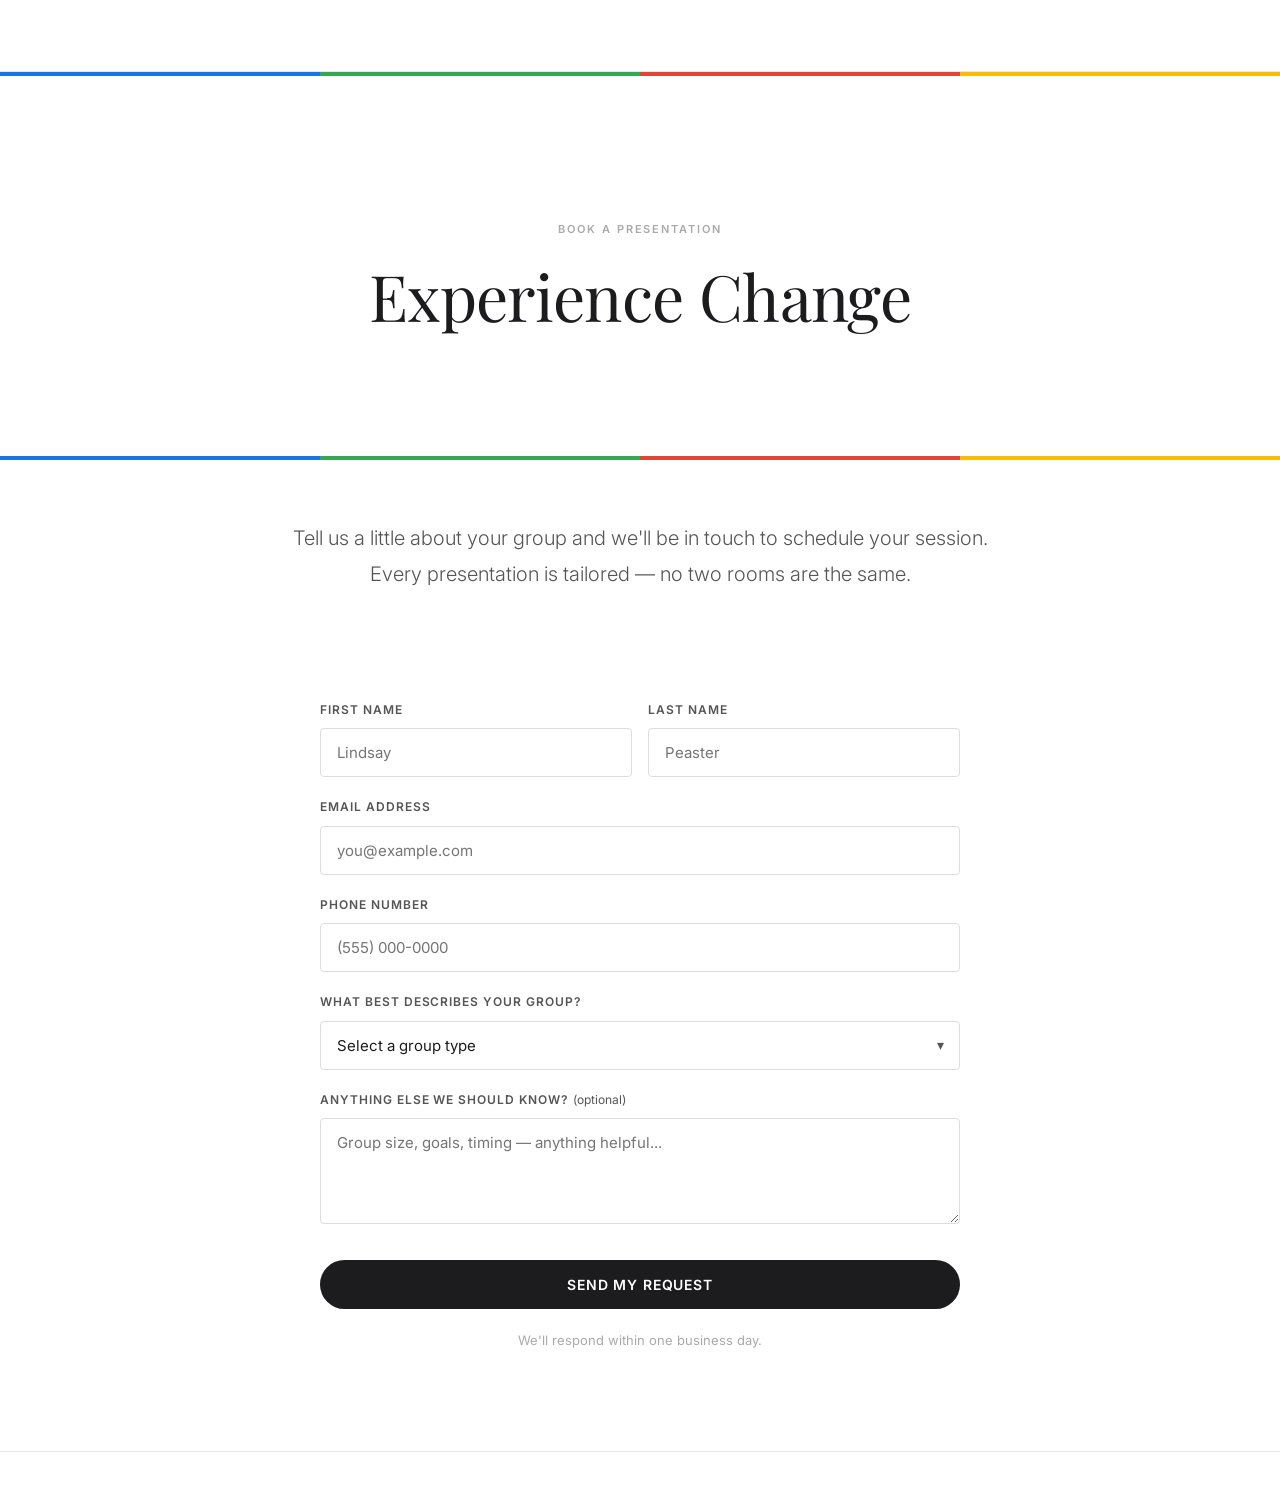
==== pages/book.html @ 5c09d1d1 "Add files via upload" ====
<!DOCTYPE html>
<html lang="en">
<head>
  <meta charset="UTF-8" />
  <meta name="viewport" content="width=device-width, initial-scale=1.0" />
  <title>Book a Presentation — Symphonia</title>
  <link rel="stylesheet" href="../css/style.css" />
</head>
<body>

  <!-- Header -->
  <header></header>

  <main class="page-content">
    <div class="color-bar"><span></span><span></span><span></span><span></span></div>

    <!-- Hero -->
    <section class="hero hero-page">
      <div>
        <p class="hero-eyebrow">Book a Presentation</p>
        <h1>Experience Change</h1>
      </div>
    </section>

    <div class="color-bar"><span></span><span></span><span></span><span></span></div>

    <!-- Intro -->
    <div class="section-narrow" style="text-align: center; padding-bottom: 0;">
      <p style="font-size: clamp(17px, 2vw, 20px); color: #555; font-weight: 300; line-height: 1.8;">
        Tell us a little about your group and we'll be in touch to schedule your session.
        Every presentation is tailored — no two rooms are the same.
      </p>
    </div>

    <!-- Form -->
    <div class="section" style="padding-top: 48px; padding-bottom: 100px;">
      <div class="book-form-wrap">

        <div class="form-row">
          <div class="form-group">
            <label for="first-name">First Name</label>
            <input type="text" id="first-name" name="first_name" placeholder="Lindsay" autocomplete="given-name" required />
          </div>
          <div class="form-group">
            <label for="last-name">Last Name</label>
            <input type="text" id="last-name" name="last_name" placeholder="Peaster" autocomplete="family-name" required />
          </div>
        </div>

        <div class="form-group">
          <label for="email">Email Address</label>
          <input type="email" id="email" name="email" placeholder="you@example.com" autocomplete="email" required />
        </div>

        <div class="form-group">
          <label for="phone">Phone Number</label>
          <input type="tel" id="phone" name="phone" placeholder="(555) 000-0000" autocomplete="tel" />
        </div>

        <div class="form-group">
          <label for="group-type">What best describes your group?</label>
          <div class="select-wrap">
            <select id="group-type" name="group_type" required>
              <option value="" disabled selected>Select a group type</option>
              <option value="marriage">Marriage / Couple</option>
              <option value="business">Business / Organization</option>
              <option value="team">Sports Team</option>
              <option value="school">School / Education</option>
              <option value="church">Church / Faith Community</option>
            </select>
          </div>
        </div>

        <div class="form-group">
          <label for="message">Anything else we should know? <span style="font-weight:400; text-transform:none; letter-spacing:0;">(optional)</span></label>
          <textarea id="message" name="message" rows="4" placeholder="Group size, goals, timing — anything helpful..." style="width:100%; padding: 14px 16px; font-size: 15px; font-family: 'Inter', sans-serif; color: #1C1C1E; border: 1.5px solid #ddd; border-radius: 4px; outline: none; resize: vertical; transition: border-color 0.25s ease;" onfocus="this.style.borderColor='#1A73E8'" onblur="this.style.borderColor='#ddd'"></textarea>
        </div>

        <button type="submit" class="btn-submit" onclick="handleSubmit(event)">Send My Request</button>

        <p style="text-align: center; margin-top: 20px; font-size: 13px; color: #aaa;">
          We'll respond within one business day.
        </p>

        <!-- Success state (hidden) -->
        <div id="form-success" style="display:none; text-align:center; padding: 40px 0;">
          <div style="font-size: 40px; margin-bottom: 16px;">✓</div>
          <p style="font-family: 'Playfair Display', serif; font-size: 24px; font-weight: 400; color: #1C1C1E; margin-bottom: 8px;">We've got your request.</p>
          <p style="color: #555; font-size: 15px;">Expect to hear from us within one business day. We're looking forward to it.</p>
        </div>

      </div>
    </div>

  </main>

  <!-- Footer -->
  <footer></footer>

  <script src="../js/main.js"></script>
  <script>
    function handleSubmit(e) {
      e.preventDefault();
      // Placeholder submit handler — wire to Web3Forms or backend when ready
      const btn = document.querySelector('.btn-submit');
      const success = document.getElementById('form-success');
      btn.style.opacity = '0.5';
      btn.disabled = true;
      btn.textContent = 'Sending…';

      setTimeout(() => {
        btn.closest('.book-form-wrap').querySelectorAll('.form-group, .btn-submit, p').forEach(el => el.style.display = 'none');
        success.style.display = 'block';
      }, 1000);
    }
  </script>
</body>
</html>
---- css/style.css ----
/* ============================================================
   SYMPHONIA — Global Stylesheet
   Brand Colors: Blue #1A73E8, Green #34A853, Red #EA4335, Gold #FBBC04
   ============================================================ */

@import url('https://fonts.googleapis.com/css2?family=Inter:wght@300;400;500;600&family=Playfair+Display:ital,wght@0,400;0,700;1,400&display=swap');

/* ── Reset & Base ────────────────────────────────────────── */
*, *::before, *::after { box-sizing: border-box; margin: 0; padding: 0; }

:root {
  --blue:   #1A73E8;
  --green:  #34A853;
  --red:    #EA4335;
  --gold:   #FBBC04;
  --charcoal: #1C1C1E;
  --mid:    #555;
  --light:  #F8F8F8;
  --white:  #ffffff;
  --nav-h:  72px;
  --radius: 4px;
  --transition: 0.25s ease;
}

html { scroll-behavior: smooth; }

body {
  font-family: 'Inter', sans-serif;
  font-size: 16px;
  line-height: 1.7;
  color: var(--charcoal);
  background: var(--white);
  -webkit-font-smoothing: antialiased;
}

img { max-width: 100%; display: block; }
a { color: inherit; text-decoration: none; }

/* ── Splash Screen ───────────────────────────────────────── */
#splash {
  position: fixed;
  inset: 0;
  background: var(--white);
  display: flex;
  align-items: center;
  justify-content: center;
  z-index: 9999;
  animation: splashOut 0.5s ease 2s forwards;
}

#splash img {
  width: 220px;
  opacity: 0;
  animation: splashLogoIn 0.6s ease 0.2s forwards;
}

@keyframes splashLogoIn {
  from { opacity: 0; transform: scale(0.9); }
  to   { opacity: 1; transform: scale(1); }
}

@keyframes splashOut {
  from { opacity: 1; pointer-events: all; }
  to   { opacity: 0; pointer-events: none; display: none; }
}

/* ── Header / Nav ────────────────────────────────────────── */
header {
  position: sticky;
  top: 0;
  z-index: 100;
  background: var(--white);
  border-bottom: 1px solid #e8e8e8;
  height: var(--nav-h);
  display: flex;
  align-items: center;
  padding: 0 40px;
}

.header-inner {
  width: 100%;
  max-width: 1200px;
  margin: 0 auto;
  display: flex;
  align-items: center;
  justify-content: space-between;
}

.logo-link img {
  height: 48px;
  width: auto;
}

nav {
  display: flex;
  align-items: center;
  gap: 8px;
}

nav a {
  font-size: 14px;
  font-weight: 500;
  letter-spacing: 0.02em;
  color: var(--charcoal);
  padding: 8px 18px;
  border-radius: 100px;
  transition: background var(--transition), color var(--transition);
}

nav a:hover {
  background: var(--light);
  color: var(--charcoal);
}

nav a.active {
  color: var(--blue);
}

nav a.cta-nav {
  background: var(--charcoal);
  color: var(--white);
  padding: 8px 22px;
}

nav a.cta-nav:hover {
  background: #333;
}

/* Hamburger */
.hamburger {
  display: none;
  flex-direction: column;
  gap: 5px;
  cursor: pointer;
  padding: 8px;
  background: none;
  border: none;
}

.hamburger span {
  display: block;
  width: 24px;
  height: 2px;
  background: var(--charcoal);
  transition: var(--transition);
}

/* ── Footer ──────────────────────────────────────────────── */
footer {
  background: var(--white);
  border-top: 1px solid #e8e8e8;
  padding: 28px 40px;
  color: var(--charcoal);
}

.footer-inner {
  max-width: 1200px;
  margin: 0 auto;
  display: flex;
  align-items: center;
  justify-content: space-between;
}

.footer-logo img {
  height: 38px;
  width: auto;
}

.footer-right {
  display: flex;
  align-items: center;
  gap: 24px;
}

.footer-book {
  font-size: 14px;
  font-weight: 600;
  letter-spacing: 0.04em;
  text-transform: uppercase;
  color: var(--charcoal);
  padding: 10px 24px;
  border: 1.5px solid var(--charcoal);
  border-radius: 100px;
  transition: background var(--transition), color var(--transition);
}

.footer-book:hover {
  background: var(--charcoal);
  color: var(--white);
}

.footer-copy {
  font-size: 12px;
  color: #888;
}

/* ── Page Wrapper ────────────────────────────────────────── */
.page-content {
  min-height: calc(100vh - var(--nav-h) - 95px);
}

/* ── Hero Sections ───────────────────────────────────────── */
.hero {
  background: var(--white);
  display: flex;
  align-items: center;
  justify-content: center;
  text-align: center;
  padding: 100px 40px 80px;
  min-height: 380px;
  position: relative;
}

.hero-eyebrow {
  font-size: 11px;
  font-weight: 600;
  letter-spacing: 0.18em;
  text-transform: uppercase;
  color: #aaa;
  margin-bottom: 20px;
}

/* Home hero — big tagline */
.hero-home {
  min-height: calc(100vh - var(--nav-h));
  padding: 0 40px;
}

.hero-home .tagline {
  font-family: 'Playfair Display', serif;
  font-size: clamp(48px, 8vw, 96px);
  font-weight: 400;
  line-height: 1.1;
  color: var(--charcoal);
  letter-spacing: -0.02em;
  max-width: 900px;
}

.hero-home .tagline em {
  font-style: italic;
  color: var(--blue);
}

.hero-home .sub {
  margin-top: 24px;
  font-size: 18px;
  color: var(--mid);
  font-weight: 300;
}

/* Interior page hero */
.hero-page h1 {
  font-family: 'Playfair Display', serif;
  font-size: clamp(36px, 5vw, 64px);
  font-weight: 400;
  line-height: 1.15;
  color: var(--charcoal);
  letter-spacing: -0.01em;
}

/* ── Accent bar — four-color rule ────────────────────────── */
.color-bar {
  display: flex;
  height: 4px;
  width: 100%;
}
.color-bar span { flex: 1; }
.color-bar span:nth-child(1) { background: var(--blue); }
.color-bar span:nth-child(2) { background: var(--green); }
.color-bar span:nth-child(3) { background: var(--red); }
.color-bar span:nth-child(4) { background: var(--gold); }

/* ── Body Sections ───────────────────────────────────────── */
.section {
  max-width: 1200px;
  margin: 0 auto;
  padding: 80px 40px;
}

.section-narrow {
  max-width: 780px;
  margin: 0 auto;
  padding: 60px 40px;
}

/* Positioning statement */
.positioning p {
  font-size: clamp(17px, 2vw, 20px);
  font-weight: 300;
  color: var(--charcoal);
  line-height: 1.8;
  margin-bottom: 28px;
}

.positioning p:last-child { margin-bottom: 0; }

/* ── Audience Grid (What We Do) ──────────────────────────── */
.audience-grid {
  display: grid;
  grid-template-columns: repeat(auto-fit, minmax(240px, 1fr));
  gap: 2px;
  margin-top: 60px;
}

.audience-card {
  padding: 40px 32px;
  background: var(--light);
  position: relative;
  overflow: hidden;
  transition: background var(--transition);
}

.audience-card::before {
  content: '';
  position: absolute;
  top: 0; left: 0;
  width: 100%; height: 3px;
}

.audience-card:nth-child(1)::before { background: var(--blue); }
.audience-card:nth-child(2)::before { background: var(--green); }
.audience-card:nth-child(3)::before { background: var(--red); }
.audience-card:nth-child(4)::before { background: var(--gold); }
.audience-card:nth-child(5)::before { background: var(--blue); }

.audience-card:hover { background: #f0f0f0; }

.audience-card h3 {
  font-family: 'Playfair Display', serif;
  font-size: 22px;
  font-weight: 400;
  margin-bottom: 12px;
}

.audience-card p {
  font-size: 14px;
  color: var(--mid);
  line-height: 1.65;
}

/* ── Testimonials ────────────────────────────────────────── */
.testimonials-grid {
  display: grid;
  grid-template-columns: repeat(auto-fit, minmax(300px, 1fr));
  gap: 24px;
  margin-top: 60px;
}

.testimonial-card {
  padding: 36px;
  border: 1px solid #e8e8e8;
  border-radius: var(--radius);
  position: relative;
}

.testimonial-card::before {
  content: '\201C';
  font-family: 'Playfair Display', serif;
  font-size: 72px;
  line-height: 1;
  position: absolute;
  top: 16px; left: 28px;
  color: #e8e8e8;
}

.testimonial-card blockquote {
  font-size: 15px;
  line-height: 1.75;
  color: var(--charcoal);
  margin-bottom: 20px;
  padding-top: 20px;
}

.testimonial-meta {
  display: flex;
  align-items: center;
  gap: 12px;
}

.testimonial-dot {
  width: 36px;
  height: 36px;
  border-radius: 50%;
  display: flex;
  align-items: center;
  justify-content: center;
  font-size: 14px;
  font-weight: 600;
  color: var(--white);
  flex-shrink: 0;
}

.testimonial-meta-text strong {
  display: block;
  font-size: 14px;
  font-weight: 600;
}

.testimonial-meta-text span {
  font-size: 12px;
  color: #888;
}

/* ── Book / Form ─────────────────────────────────────────── */
.book-form-wrap {
  max-width: 640px;
  margin: 60px auto 0;
}

.form-group {
  margin-bottom: 20px;
}

.form-group label {
  display: block;
  font-size: 12px;
  font-weight: 600;
  letter-spacing: 0.08em;
  text-transform: uppercase;
  color: var(--mid);
  margin-bottom: 8px;
}

.form-group input,
.form-group select {
  width: 100%;
  padding: 14px 16px;
  font-size: 15px;
  font-family: 'Inter', sans-serif;
  color: var(--charcoal);
  background: var(--white);
  border: 1.5px solid #ddd;
  border-radius: var(--radius);
  outline: none;
  transition: border-color var(--transition);
  appearance: none;
  -webkit-appearance: none;
}

.form-group input:focus,
.form-group select:focus {
  border-color: var(--blue);
}

.select-wrap {
  position: relative;
}

.select-wrap::after {
  content: '▾';
  position: absolute;
  right: 16px;
  top: 50%;
  transform: translateY(-50%);
  pointer-events: none;
  color: var(--mid);
  font-size: 14px;
}

.form-row {
  display: grid;
  grid-template-columns: 1fr 1fr;
  gap: 16px;
}

.btn-submit {
  display: inline-block;
  margin-top: 8px;
  padding: 16px 48px;
  background: var(--charcoal);
  color: var(--white);
  font-size: 14px;
  font-weight: 600;
  letter-spacing: 0.06em;
  text-transform: uppercase;
  border: none;
  border-radius: 100px;
  cursor: pointer;
  transition: background var(--transition), transform var(--transition);
  font-family: 'Inter', sans-serif;
  width: 100%;
}

.btn-submit:hover {
  background: #333;
  transform: translateY(-1px);
}

/* ── Divider ─────────────────────────────────────────────── */
.divider {
  border: none;
  border-top: 1px solid #e8e8e8;
  margin: 0;
}

/* ── Mobile Nav ──────────────────────────────────────────── */
.mobile-nav {
  display: none;
  position: fixed;
  inset: var(--nav-h) 0 0 0;
  background: var(--white);
  z-index: 99;
  flex-direction: column;
  padding: 32px 40px;
  gap: 4px;
  border-top: 1px solid #e8e8e8;
}

.mobile-nav.open { display: flex; }

.mobile-nav a {
  font-size: 22px;
  font-weight: 400;
  padding: 14px 0;
  border-bottom: 1px solid #f0f0f0;
  color: var(--charcoal);
}

/* ── Responsive ──────────────────────────────────────────── */
@media (max-width: 768px) {
  header { padding: 0 24px; }
  nav { display: none; }
  .hamburger { display: flex; }

  .hero { padding: 60px 24px 50px; min-height: 60vh; }
  .hero-home { min-height: 80vh; }
  .section { padding: 60px 24px; }
  .section-narrow { padding: 40px 24px; }

  .form-row { grid-template-columns: 1fr; }
  .footer-inner { flex-direction: column; gap: 20px; text-align: center; }
  .footer-right { flex-direction: column; gap: 12px; }
  footer { padding: 28px 24px; }
}

@media (prefers-reduced-motion: reduce) {
  #splash, #splash img { animation: none; }
  #splash { display: none; }
}
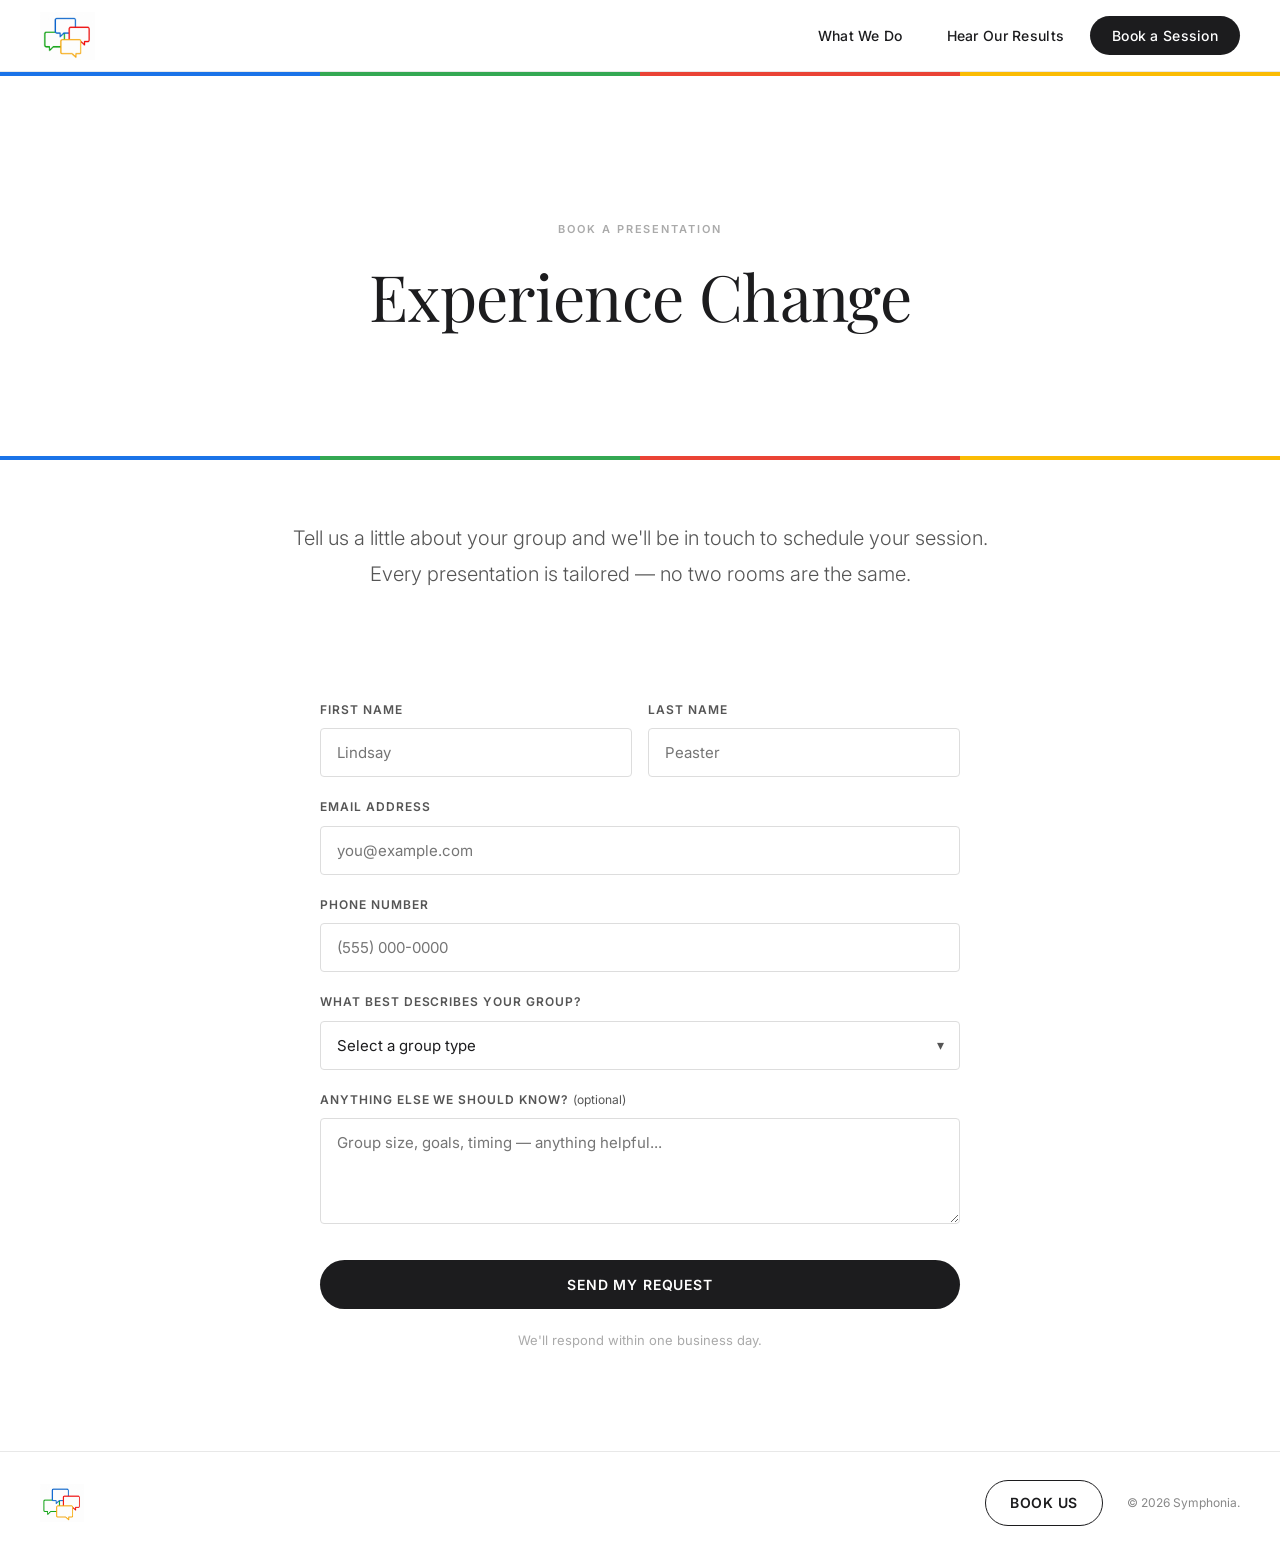
==== commit 8bd86c28: "Enhance book.html with SEO and Open Graph meta tags Added meta tags for SEO and social media sharing" ====
--- a/pages/book.html
+++ b/pages/book.html
@@ -4,6 +4,24 @@
   <meta charset="UTF-8" />
   <meta name="viewport" content="width=device-width, initial-scale=1.0" />
   <title>Book a Presentation — Symphonia</title>
+  <meta name="description" content="Book a Symphonia communication session for your couple, church, business, team, or school. Sessions led by certified presenter Lindsay Peaster." />
+  <meta name="keywords" content="book communication workshop, hire Lindsay Peaster, Symphonia presentation, team communication session, couples communication booking" />
+  <meta name="author" content="Symphonia" />
+  <link rel="canonical" href="https://www.symphoniacommunicates.com/pages/book.html" />
+
+  <!-- Open Graph -->
+  <meta property="og:type" content="website" />
+  <meta property="og:url" content="https://www.symphoniacommunicates.com/pages/book.html" />
+  <meta property="og:title" content="Book a Presentation — Symphonia" />
+  <meta property="og:description" content="Book a Symphonia communication session for your couple, church, business, team, or school." />
+  <meta property="og:image" content="https://www.symphoniacommunicates.com/images/logo.jpg" />
+
+  <!-- Twitter Card -->
+  <meta name="twitter:card" content="summary_large_image" />
+  <meta name="twitter:title" content="Book a Presentation — Symphonia" />
+  <meta name="twitter:description" content="Book a Symphonia communication session for your couple, church, business, team, or school." />
+  <meta name="twitter:image" content="https://www.symphoniacommunicates.com/images/logo.jpg" />
+
   <link rel="stylesheet" href="../css/style.css" />
 </head>
 <body>
--- a/css/style.css
+++ b/css/style.css
@@ -45,7 +45,7 @@
   align-items: center;
   justify-content: center;
   z-index: 9999;
-  animation: splashOut 0.5s ease 2s forwards;
+  animation: splashOut 0.5s ease 1.2s forwards;
 }
 
 #splash img {
